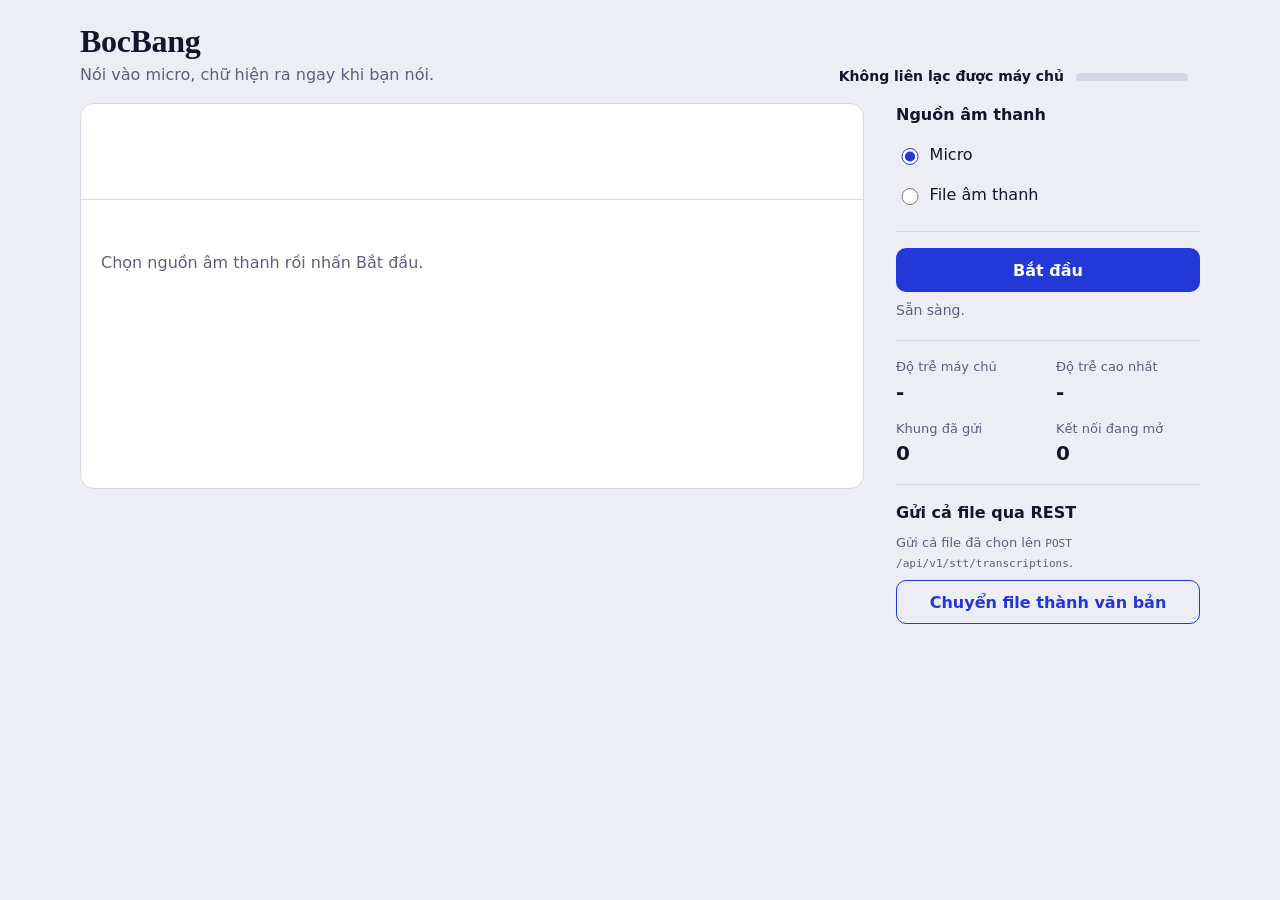
==== src/main/resources/static/index.html @ 88c60436 "Add multi-session inference runtime, pluggable engines, /api/v1 and web demo Concurrency - runtime/:" ====
<!doctype html>
<html lang="vi">
<head>
  <meta charset="utf-8">
  <meta name="viewport" content="width=device-width, initial-scale=1">
  <title>BocBang - nhận dạng giọng nói trực tiếp</title>
  <meta name="description" content="Trang thử máy chủ BocBang: nói vào micro hoặc phát file âm thanh, chữ hiện ngay theo thời gian thực.">
  <link rel="stylesheet" href="app.css">
</head>
<body>
  <header class="top">
    <div>
      <h1>BocBang</h1>
      <p class="tagline">Nói vào micro, chữ hiện ra ngay khi bạn nói.</p>
    </div>
    <div class="server" id="server" role="status" aria-live="polite">
      <span class="server-engine" id="serverEngine">Đang kiểm tra máy chủ</span>
      <span class="meter" aria-hidden="true"><span class="meter-fill" id="meterFill"></span></span>
      <span class="server-load" id="serverLoad"></span>
    </div>
  </header>

  <main>
    <div class="left">
      <section class="stage" aria-label="Phụ đề trực tiếp">
        <canvas id="ribbon" class="ribbon" height="96" aria-hidden="true"></canvas>
        <div class="transcript" id="transcript">
          <div id="finals" aria-live="polite"></div>
          <p class="partial" id="partial" aria-live="off"></p>
          <p class="hint" id="hint">Chọn nguồn âm thanh rồi nhấn Bắt đầu.</p>
        </div>
      </section>
      <section class="clients" id="clients" aria-label="Các kết nối song song" hidden></section>
    </div>

    <aside class="rail" aria-label="Điều khiển">
      <fieldset class="block">
        <legend>Nguồn âm thanh</legend>
        <label class="choice"><input type="radio" name="source" value="mic" checked> Micro</label>
        <label class="choice"><input type="radio" name="source" value="file"> File âm thanh</label>
        <p class="note" id="micNote" hidden></p>

        <div class="file-options" id="fileOptions" hidden>
          <label class="field">
            <span>Chọn file (wav, mp3, ogg, m4a)</span>
            <input type="file" id="file" accept="audio/*">
          </label>
          <label class="field">
            <span>Số kết nối chạy song song</span>
            <input type="number" id="count" min="1" max="64" value="1" inputmode="numeric">
          </label>
          <p class="note">Mỗi kết nối phát lại cùng file ở tốc độ thật, dùng để thử tải nhiều người dùng.</p>
        </div>
      </fieldset>

      <div class="block">
        <button type="button" class="primary" id="toggle">Bắt đầu</button>
        <p class="status" id="status" role="status" aria-live="polite">Sẵn sàng.</p>
      </div>

      <dl class="block stats">
        <div><dt>Độ trễ máy chủ</dt><dd id="statLag">-</dd></div>
        <div><dt>Độ trễ cao nhất</dt><dd id="statLagMax">-</dd></div>
        <div><dt>Khung đã gửi</dt><dd id="statFrames">0</dd></div>
        <div><dt>Kết nối đang mở</dt><dd id="statOpen">0</dd></div>
      </dl>

      <div class="block">
        <h2>Gửi cả file qua REST</h2>
        <p class="note">Gửi cả file đã chọn lên <code>POST /api/v1/stt/transcriptions</code>.</p>
        <button type="button" class="secondary" id="rest">Chuyển file thành văn bản</button>
        <p class="rest-result" id="restResult" role="status" aria-live="polite"></p>
      </div>
    </aside>
  </main>

  <script src="app.js"></script>
</body>
</html>
---- src/main/resources/static/app.css ----
:root {
  --paper: #edeef5;
  --surface: #ffffff;
  --ink: #14152b;
  --muted: #5d607c;
  --line: #d3d6e6;
  --accent: #2438d8;
  --accent-ink: #ffffff;
  --live-text: #a85800;
  --danger: #b3261e;
  --wave: #aab1ec;
  --wave-live: #2438d8;
  --tick: #e8890c;
  --serif: "Iowan Old Style", "Source Serif 4", Cambria, Georgia, "Times New Roman", serif;
  --sans: "Segoe UI Variable Text", "Segoe UI", system-ui, -apple-system, Roboto, "Helvetica Neue", Arial, sans-serif;
  color-scheme: light;
}

@media (prefers-color-scheme: dark) {
  :root {
    --paper: #0f1124;
    --surface: #171a34;
    --ink: #e9ebfa;
    --muted: #9ea2c0;
    --line: #2a2e52;
    --accent: #8e9bff;
    --accent-ink: #0f1124;
    --live-text: #f5a94a;
    --danger: #ff8a80;
    --wave: #4b558f;
    --wave-live: #8e9bff;
    --tick: #f5a94a;
    color-scheme: dark;
  }
}

* { box-sizing: border-box; }

[hidden] { display: none !important; }

body {
  margin: 0;
  background: var(--paper);
  color: var(--ink);
  font: 1rem/1.5 var(--sans);
}

code {
  font-family: ui-monospace, "Cascadia Mono", Consolas, monospace;
  font-size: 0.85em;
  overflow-wrap: anywhere;
}

:focus-visible {
  outline: 2px solid var(--accent);
  outline-offset: 2px;
}

.top {
  display: flex;
  flex-wrap: wrap;
  align-items: flex-end;
  justify-content: space-between;
  gap: 1rem 2rem;
  max-width: 72rem;
  margin: 0 auto;
  padding: 1.5rem 1rem 1rem;
}

h1 {
  margin: 0;
  font: 700 2rem/1.1 var(--serif);
  letter-spacing: -0.01em;
}

h2 {
  margin: 0 0 0.25rem;
  font-size: 1rem;
  font-weight: 600;
}

.tagline {
  margin: 0.25rem 0 0;
  color: var(--muted);
}

.server {
  display: flex;
  flex-wrap: wrap;
  align-items: center;
  gap: 0.75rem;
  font-size: 0.875rem;
  color: var(--muted);
}

.server-engine { color: var(--ink); font-weight: 600; white-space: nowrap; }

.meter {
  width: 7rem;
  height: 0.5rem;
  background: var(--line);
  border-radius: 99px;
  overflow: hidden;
}

.meter-fill {
  display: block;
  height: 100%;
  width: 0;
  background: var(--accent);
  transition: width 0.4s ease, background-color 0.4s ease;
}

.server.full .meter-fill { background: var(--danger); }
.server.full .server-load { color: var(--danger); font-weight: 600; }
.server-load { font-variant-numeric: tabular-nums; }

main {
  display: grid;
  grid-template-columns: minmax(0, 1fr) 19rem;
  gap: 1.5rem 2rem;
  max-width: 72rem;
  margin: 0 auto;
  padding: 0 1rem 3rem;
  align-items: start;
}

.stage {
  background: var(--surface);
  border: 1px solid var(--line);
  border-radius: 14px;
  overflow: hidden;
}

.ribbon {
  display: block;
  width: 100%;
  height: 96px;
  border-bottom: 1px solid var(--line);
}

.transcript {
  min-height: 18rem;
  max-height: 55vh;
  overflow-y: auto;
  padding: 1rem 1.25rem 1.25rem;
  font: 1.5rem/1.45 var(--serif);
}

.line {
  display: grid;
  grid-template-columns: 3.5rem minmax(0, 1fr);
  gap: 0.75rem;
  margin: 0 0 0.5rem;
}

.line time {
  padding-top: 0.45em;
  font: 0.75rem/1.2 var(--sans);
  color: var(--muted);
  font-variant-numeric: tabular-nums;
}

.partial {
  margin: 0 0 0 4.25rem;
  min-height: 1.45em;
  color: var(--live-text);
}

.partial:not(:empty)::after {
  content: "";
  display: inline-block;
  width: 2px;
  height: 1.1em;
  margin-left: 3px;
  vertical-align: text-bottom;
  background: var(--live-text);
  animation: blink 1s steps(1) infinite;
}

@keyframes blink { 50% { opacity: 0; } }

.hint {
  margin: 0;
  font: 1rem/1.5 var(--sans);
  color: var(--muted);
}

.hint:empty { display: none; }

.rail { display: flex; flex-direction: column; }

.block {
  margin: 0;
  padding: 0 0 1rem;
  border: 0;
}

.block + .block {
  padding-top: 1rem;
  border-top: 1px solid var(--line);
}

legend {
  padding: 0;
  margin-bottom: 0.5rem;
  font-weight: 600;
}

.choice {
  display: flex;
  align-items: center;
  gap: 0.5rem;
  padding: 0.25rem 0;
  min-height: 2.5rem;
}

.choice input { width: 1.1rem; height: 1.1rem; accent-color: var(--accent); }

.field {
  display: block;
  margin-top: 0.75rem;
  font-size: 0.875rem;
}

.field span { display: block; margin-bottom: 0.25rem; color: var(--muted); }

.field input {
  width: 100%;
  padding: 0.5rem 0.625rem;
  font: inherit;
  color: var(--ink);
  background: var(--surface);
  border: 1px solid var(--line);
  border-radius: 8px;
}

.note {
  margin: 0.5rem 0 0;
  font-size: 0.8125rem;
  color: var(--muted);
}

button {
  width: 100%;
  min-height: 2.75rem;
  padding: 0.5rem 1rem;
  font: 600 1rem var(--sans);
  border-radius: 10px;
  cursor: pointer;
}

button:disabled { opacity: 0.55; cursor: not-allowed; }

.primary {
  color: var(--accent-ink);
  background: var(--accent);
  border: 0;
}

.primary.running { background: var(--danger); color: #fff; }
.primary:active:not(:disabled), .secondary:active:not(:disabled) { transform: translateY(1px); }

.secondary {
  margin-top: 0.5rem;
  color: var(--accent);
  background: transparent;
  border: 1.5px solid var(--accent);
}

.status {
  min-height: 1.5rem;
  margin: 0.5rem 0 0;
  font-size: 0.875rem;
  color: var(--muted);
}

.status.error { color: var(--danger); font-weight: 600; }

.stats { display: grid; grid-template-columns: 1fr 1fr; gap: 0.75rem 1rem; }
.stats div { min-width: 0; }
.stats dt { font-size: 0.8125rem; color: var(--muted); }
.stats dd { margin: 0; font-size: 1.25rem; font-weight: 600; font-variant-numeric: tabular-nums; }

.rest-result {
  min-height: 1.5rem;
  margin: 0.75rem 0 0;
  font-size: 0.9375rem;
  white-space: pre-line;
  overflow-wrap: anywhere;
}

.rest-result.error { color: var(--danger); }

.left {
  display: flex;
  flex-direction: column;
  gap: 1rem;
  min-width: 0;
}

.clients {
  display: grid;
  grid-template-columns: repeat(auto-fill, minmax(10rem, 1fr));
  gap: 0.5rem;
}

.tile {
  min-width: 0;
  padding: 0.5rem 0.625rem;
  font-size: 0.8125rem;
  background: var(--surface);
  border: 1px solid var(--line);
  border-left: 4px solid var(--line);
  border-radius: 6px;
}

.tile[data-state="live"] { border-left-color: var(--accent); }
.tile[data-state="refused"], .tile[data-state="failed"] { border-left-color: var(--danger); }
.tile-head { display: flex; flex-wrap: wrap; justify-content: space-between; gap: 0 0.5rem; color: var(--muted); }
.tile-name { white-space: nowrap; }
.tile-state { font-weight: 600; color: var(--ink); }
.tile-text {
  margin: 0.25rem 0 0;
  min-height: 2.6em;
  font: 0.9375rem/1.3 var(--serif);
  display: -webkit-box;
  -webkit-line-clamp: 2;
  line-clamp: 2;
  -webkit-box-orient: vertical;
  overflow: hidden;
}

@media (max-width: 52rem) {
  main { grid-template-columns: minmax(0, 1fr); }
  .transcript { font-size: 1.25rem; max-height: 45vh; }
  .partial { margin-left: 4.25rem; }
}

@media (prefers-reduced-motion: reduce) {
  .partial:not(:empty)::after { animation: none; }
  .meter-fill { transition: none; }
}
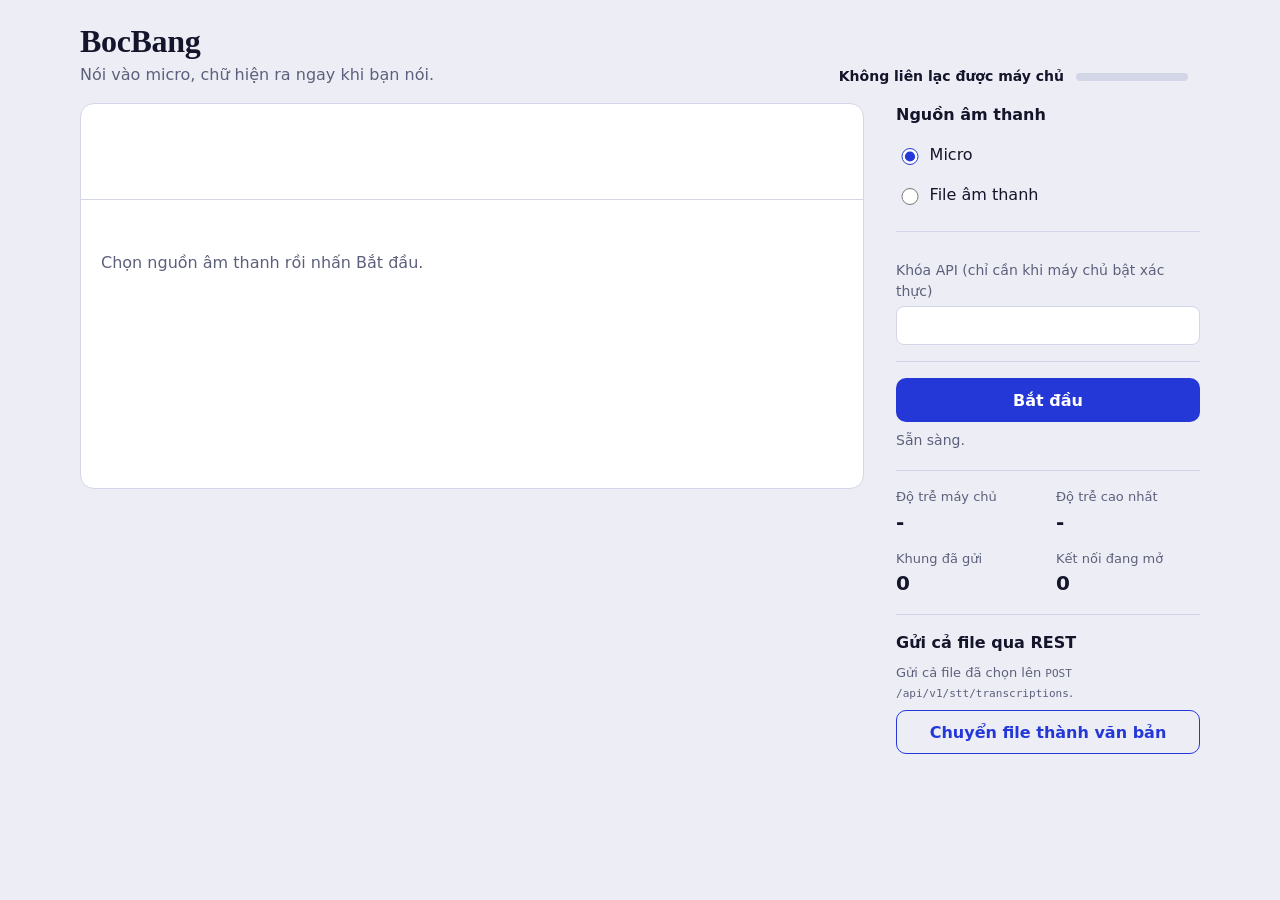
==== commit 48dead6f: "Add optional API key authentication for /api and /ws Off by default so a board on a private network " ====
--- a/src/main/resources/static/index.html
+++ b/src/main/resources/static/index.html
@@ -54,6 +54,13 @@
       </fieldset>
 
       <div class="block">
+        <label class="field">
+          <span>Khóa API (chỉ cần khi máy chủ bật xác thực)</span>
+          <input type="password" id="apiKey" autocomplete="off" spellcheck="false">
+        </label>
+      </div>
+
+      <div class="block">
         <button type="button" class="primary" id="toggle">Bắt đầu</button>
         <p class="status" id="status" role="status" aria-live="polite">Sẵn sàng.</p>
       </div>
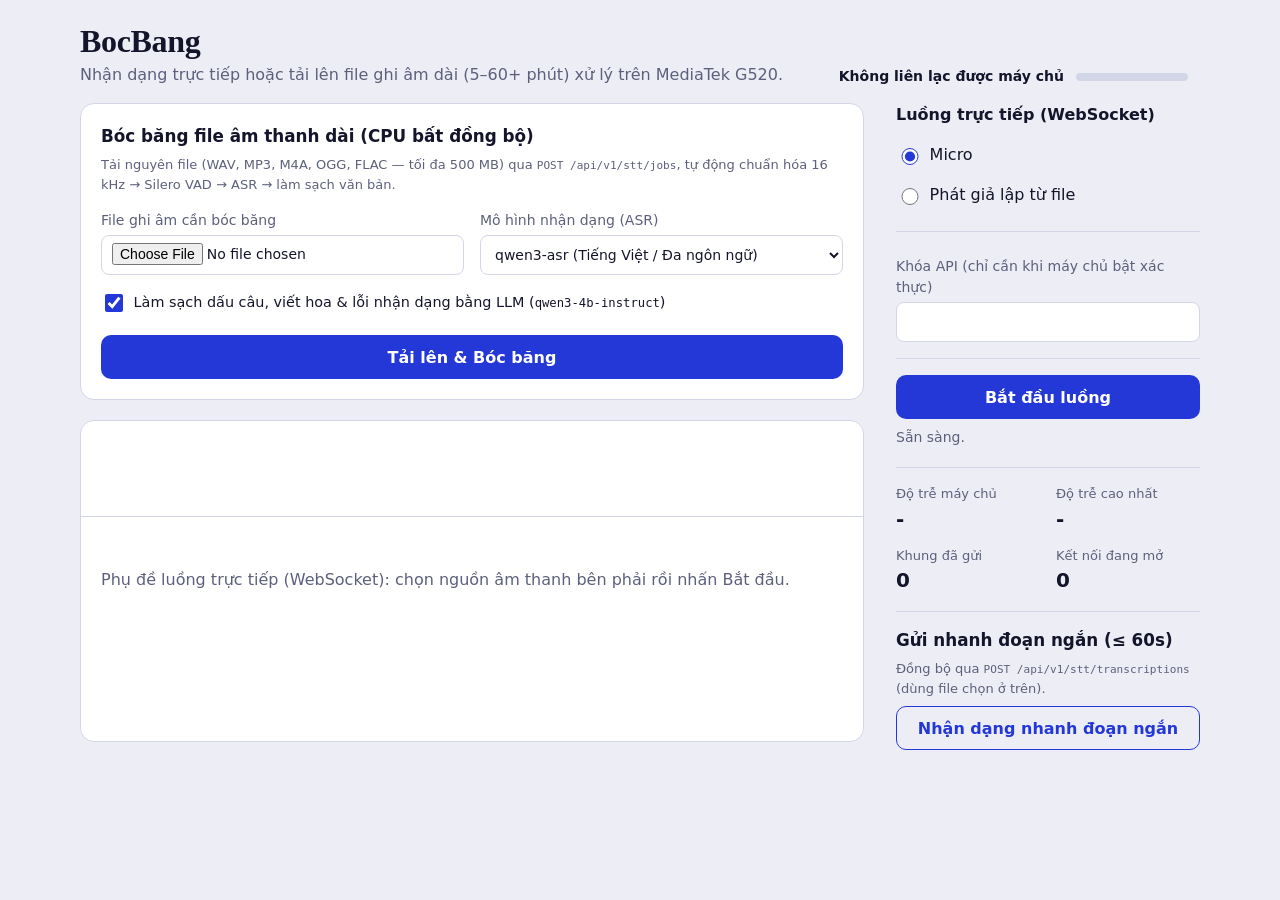
==== commit f6b2822b: "added demo frontend" ====
--- a/src/main/resources/static/index.html
+++ b/src/main/resources/static/index.html
@@ -3,15 +3,15 @@
 <head>
   <meta charset="utf-8">
   <meta name="viewport" content="width=device-width, initial-scale=1">
-  <title>BocBang - nhận dạng giọng nói trực tiếp</title>
-  <meta name="description" content="Trang thử máy chủ BocBang: nói vào micro hoặc phát file âm thanh, chữ hiện ngay theo thời gian thực.">
+  <title>BocBang - nhận dạng giọng nói &amp; bóc băng âm thanh dài</title>
+  <meta name="description" content="Trang thử máy chủ BocBang trên MediaTek G520: nhận dạng trực tiếp qua WebSocket hoặc bóc băng file âm thanh dài bất đồng bộ.">
   <link rel="stylesheet" href="app.css">
 </head>
 <body>
   <header class="top">
     <div>
       <h1>BocBang</h1>
-      <p class="tagline">Nói vào micro, chữ hiện ra ngay khi bạn nói.</p>
+      <p class="tagline">Nhận dạng trực tiếp hoặc tải lên file ghi âm dài (5–60+ phút) xử lý trên MediaTek G520.</p>
     </div>
     <div class="server" id="server" role="status" aria-live="polite">
       <span class="server-engine" id="serverEngine">Đang kiểm tra máy chủ</span>
@@ -22,34 +22,97 @@
 
   <main>
     <div class="left">
+      <section class="job-card" id="jobSection" aria-label="Bóc băng file âm thanh dài">
+        <div class="job-head">
+          <div>
+            <h2>Bóc băng file âm thanh dài (CPU bất đồng bộ)</h2>
+            <p class="note">Tải nguyên file (WAV, MP3, M4A, OGG, FLAC — tối đa 500 MB) qua <code>POST /api/v1/stt/jobs</code>, tự động chuẩn hóa 16 kHz → Silero VAD → ASR → làm sạch văn bản.</p>
+          </div>
+        </div>
+
+        <div class="job-grid">
+          <label class="field">
+            <span>File ghi âm cần bóc băng</span>
+            <input type="file" id="jobFile" accept="audio/*,.wav,.mp3,.m4a,.ogg,.flac">
+          </label>
+          <label class="field">
+            <span>Mô hình nhận dạng (ASR)</span>
+            <select id="jobModel">
+              <option value="qwen3-asr">qwen3-asr (Tiếng Việt / Đa ngôn ngữ)</option>
+              <option value="whisper-en">whisper-en (Tiếng Anh)</option>
+            </select>
+          </label>
+        </div>
+
+        <label class="choice job-check">
+          <input type="checkbox" id="jobRefine" checked>
+          <span>Làm sạch dấu câu, viết hoa &amp; lỗi nhận dạng bằng LLM (<code>qwen3-4b-instruct</code>)</span>
+        </label>
+
+        <div class="job-actions">
+          <button type="button" class="primary" id="jobSubmit">Tải lên &amp; Bóc băng</button>
+          <button type="button" class="secondary danger-outline" id="jobCancel" hidden>Hủy tác vụ</button>
+          <button type="button" class="secondary" id="jobCopy" hidden>Sao chép kết quả</button>
+        </div>
+
+        <p class="status" id="jobError" role="alert" hidden></p>
+
+        <div class="job-progress" id="jobProgressBox" hidden>
+          <div class="job-progress-row">
+            <span id="jobStageText">Đang xếp hàng...</span>
+            <span class="job-meta" id="jobMetaText">0%</span>
+          </div>
+          <div class="meter job-meter" aria-hidden="true">
+            <span class="meter-fill" id="jobMeterFill"></span>
+          </div>
+        </div>
+
+        <div class="job-output" id="jobOutput" hidden>
+          <div class="job-result-box">
+            <h3>Văn bản hoàn chỉnh</h3>
+            <div class="job-text" id="jobText"></div>
+          </div>
+
+          <details class="job-details" id="jobRawWrap" hidden>
+            <summary>Xem văn bản thô từ ASR (trước khi Qwen3-4B làm sạch)</summary>
+            <div class="job-raw" id="jobRawText"></div>
+          </details>
+
+          <details class="job-details" id="jobSegmentsWrap" open hidden>
+            <summary id="jobSegmentsSummary">Các phân đoạn theo mốc thời gian (VAD)</summary>
+            <div class="job-segments" id="jobSegments"></div>
+          </details>
+        </div>
+      </section>
+
       <section class="stage" aria-label="Phụ đề trực tiếp">
         <canvas id="ribbon" class="ribbon" height="96" aria-hidden="true"></canvas>
         <div class="transcript" id="transcript">
           <div id="finals" aria-live="polite"></div>
           <p class="partial" id="partial" aria-live="off"></p>
-          <p class="hint" id="hint">Chọn nguồn âm thanh rồi nhấn Bắt đầu.</p>
+          <p class="hint" id="hint">Phụ đề luồng trực tiếp (WebSocket): chọn nguồn âm thanh bên phải rồi nhấn Bắt đầu.</p>
         </div>
       </section>
       <section class="clients" id="clients" aria-label="Các kết nối song song" hidden></section>
     </div>
 
-    <aside class="rail" aria-label="Điều khiển">
+    <aside class="rail" aria-label="Điều khiển luồng trực tiếp">
       <fieldset class="block">
-        <legend>Nguồn âm thanh</legend>
+        <legend>Luồng trực tiếp (WebSocket)</legend>
         <label class="choice"><input type="radio" name="source" value="mic" checked> Micro</label>
-        <label class="choice"><input type="radio" name="source" value="file"> File âm thanh</label>
+        <label class="choice"><input type="radio" name="source" value="file"> Phát giả lập từ file</label>
         <p class="note" id="micNote" hidden></p>
 
         <div class="file-options" id="fileOptions" hidden>
           <label class="field">
-            <span>Chọn file (wav, mp3, ogg, m4a)</span>
+            <span>Chọn file ngắn (wav, mp3, ogg, m4a)</span>
             <input type="file" id="file" accept="audio/*">
           </label>
           <label class="field">
             <span>Số kết nối chạy song song</span>
             <input type="number" id="count" min="1" max="64" value="1" inputmode="numeric">
           </label>
-          <p class="note">Mỗi kết nối phát lại cùng file ở tốc độ thật, dùng để thử tải nhiều người dùng.</p>
+          <p class="note">Phát file ở tốc độ thật qua WebSocket để thử phụ đề trực tiếp.</p>
         </div>
       </fieldset>
 
@@ -61,7 +124,7 @@
       </div>
 
       <div class="block">
-        <button type="button" class="primary" id="toggle">Bắt đầu</button>
+        <button type="button" class="primary" id="toggle">Bắt đầu luồng</button>
         <p class="status" id="status" role="status" aria-live="polite">Sẵn sàng.</p>
       </div>
 
@@ -73,9 +136,9 @@
       </dl>
 
       <div class="block">
-        <h2>Gửi cả file qua REST</h2>
-        <p class="note">Gửi cả file đã chọn lên <code>POST /api/v1/stt/transcriptions</code>.</p>
-        <button type="button" class="secondary" id="rest">Chuyển file thành văn bản</button>
+        <h2>Gửi nhanh đoạn ngắn (&le; 60s)</h2>
+        <p class="note">Đồng bộ qua <code>POST /api/v1/stt/transcriptions</code> (dùng file chọn ở trên).</p>
+        <button type="button" class="secondary" id="rest">Nhận dạng nhanh đoạn ngắn</button>
         <p class="rest-result" id="restResult" role="status" aria-live="polite"></p>
       </div>
     </aside>
--- a/src/main/resources/static/app.css
+++ b/src/main/resources/static/app.css
@@ -75,8 +75,17 @@
 
 h2 {
   margin: 0 0 0.25rem;
-  font-size: 1rem;
+  font-size: 1.05rem;
   font-weight: 600;
+}
+
+h3 {
+  margin: 0 0 0.5rem;
+  font-size: 0.875rem;
+  font-weight: 600;
+  color: var(--muted);
+  text-transform: uppercase;
+  letter-spacing: 0.03em;
 }
 
 .tagline {
@@ -125,6 +134,149 @@
   align-items: start;
 }
 
+.job-card {
+  background: var(--surface);
+  border: 1px solid var(--line);
+  border-radius: 14px;
+  padding: 1.25rem;
+}
+
+.job-grid {
+  display: grid;
+  grid-template-columns: repeat(auto-fit, minmax(14rem, 1fr));
+  gap: 0.75rem 1rem;
+  margin-top: 0.5rem;
+}
+
+.job-check {
+  margin-top: 0.5rem;
+  font-size: 0.9rem;
+}
+
+.job-actions {
+  display: flex;
+  flex-wrap: wrap;
+  gap: 0.625rem;
+  margin-top: 0.75rem;
+}
+
+.job-actions button {
+  width: auto;
+  flex: 1 1 11rem;
+}
+
+.job-actions .secondary {
+  margin-top: 0;
+}
+
+.danger-outline {
+  color: var(--danger);
+  border-color: var(--danger);
+}
+
+.job-progress {
+  margin-top: 1rem;
+  padding-top: 0.875rem;
+  border-top: 1px solid var(--line);
+}
+
+.job-progress-row {
+  display: flex;
+  justify-content: space-between;
+  align-items: baseline;
+  gap: 0.75rem;
+  font-size: 0.875rem;
+  margin-bottom: 0.4rem;
+}
+
+.job-meta {
+  color: var(--muted);
+  font-variant-numeric: tabular-nums;
+  white-space: nowrap;
+}
+
+.job-meter {
+  width: 100%;
+  height: 0.6rem;
+}
+
+.job-output {
+  margin-top: 1rem;
+  padding-top: 1rem;
+  border-top: 1px solid var(--line);
+  display: flex;
+  flex-direction: column;
+  gap: 0.875rem;
+}
+
+.job-result-box {
+  background: var(--paper);
+  border: 1px solid var(--line);
+  border-radius: 10px;
+  padding: 0.875rem 1rem;
+}
+
+.job-text {
+  font: 1.2rem/1.55 var(--serif);
+  white-space: pre-wrap;
+  overflow-wrap: anywhere;
+  max-height: 24rem;
+  overflow-y: auto;
+}
+
+.job-details {
+  border: 1px solid var(--line);
+  border-radius: 10px;
+  padding: 0.625rem 0.875rem;
+  font-size: 0.875rem;
+}
+
+.job-details summary {
+  cursor: pointer;
+  font-weight: 600;
+  color: var(--muted);
+}
+
+.job-raw {
+  margin-top: 0.625rem;
+  white-space: pre-wrap;
+  overflow-wrap: anywhere;
+  font: 1rem/1.5 var(--serif);
+  color: var(--muted);
+}
+
+.job-segments {
+  margin-top: 0.625rem;
+  max-height: 18rem;
+  overflow-y: auto;
+  display: flex;
+  flex-direction: column;
+  gap: 0.4rem;
+}
+
+.seg-row {
+  display: grid;
+  grid-template-columns: 7.25rem minmax(0, 1fr);
+  gap: 0.625rem;
+  padding: 0.35rem 0;
+  border-bottom: 1px dashed var(--line);
+}
+
+.seg-row:last-child { border-bottom: 0; }
+
+.seg-time {
+  font-family: ui-monospace, "Cascadia Mono", Consolas, monospace;
+  font-size: 0.78rem;
+  color: var(--muted);
+  font-variant-numeric: tabular-nums;
+  padding-top: 0.15rem;
+}
+
+.seg-body {
+  font: 1rem/1.45 var(--serif);
+  overflow-wrap: anywhere;
+}
+
 .stage {
   background: var(--surface);
   border: 1px solid var(--line);
@@ -140,8 +292,8 @@
 }
 
 .transcript {
-  min-height: 18rem;
-  max-height: 55vh;
+  min-height: 14rem;
+  max-height: 45vh;
   overflow-y: auto;
   padding: 1rem 1.25rem 1.25rem;
   font: 1.5rem/1.45 var(--serif);
@@ -215,19 +367,21 @@
   min-height: 2.5rem;
 }
 
-.choice input { width: 1.1rem; height: 1.1rem; accent-color: var(--accent); }
+.choice input { width: 1.1rem; height: 1.1rem; accent-color: var(--accent); flex-shrink: 0; }
 
 .field {
   display: block;
-  margin-top: 0.75rem;
+  margin-top: 0.5rem;
   font-size: 0.875rem;
 }
 
 .field span { display: block; margin-bottom: 0.25rem; color: var(--muted); }
 
-.field input {
+.field input,
+.field select {
   width: 100%;
-  padding: 0.5rem 0.625rem;
+  min-height: 2.5rem;
+  padding: 0.45rem 0.625rem;
   font: inherit;
   color: var(--ink);
   background: var(--surface);
@@ -236,7 +390,7 @@
 }
 
 .note {
-  margin: 0.5rem 0 0;
+  margin: 0.35rem 0 0;
   font-size: 0.8125rem;
   color: var(--muted);
 }
@@ -295,7 +449,7 @@
 .left {
   display: flex;
   flex-direction: column;
-  gap: 1rem;
+  gap: 1.25rem;
   min-width: 0;
 }
 
@@ -335,6 +489,7 @@
   main { grid-template-columns: minmax(0, 1fr); }
   .transcript { font-size: 1.25rem; max-height: 45vh; }
   .partial { margin-left: 4.25rem; }
+  .seg-row { grid-template-columns: 1fr; gap: 0.15rem; }
 }
 
 @media (prefers-reduced-motion: reduce) {
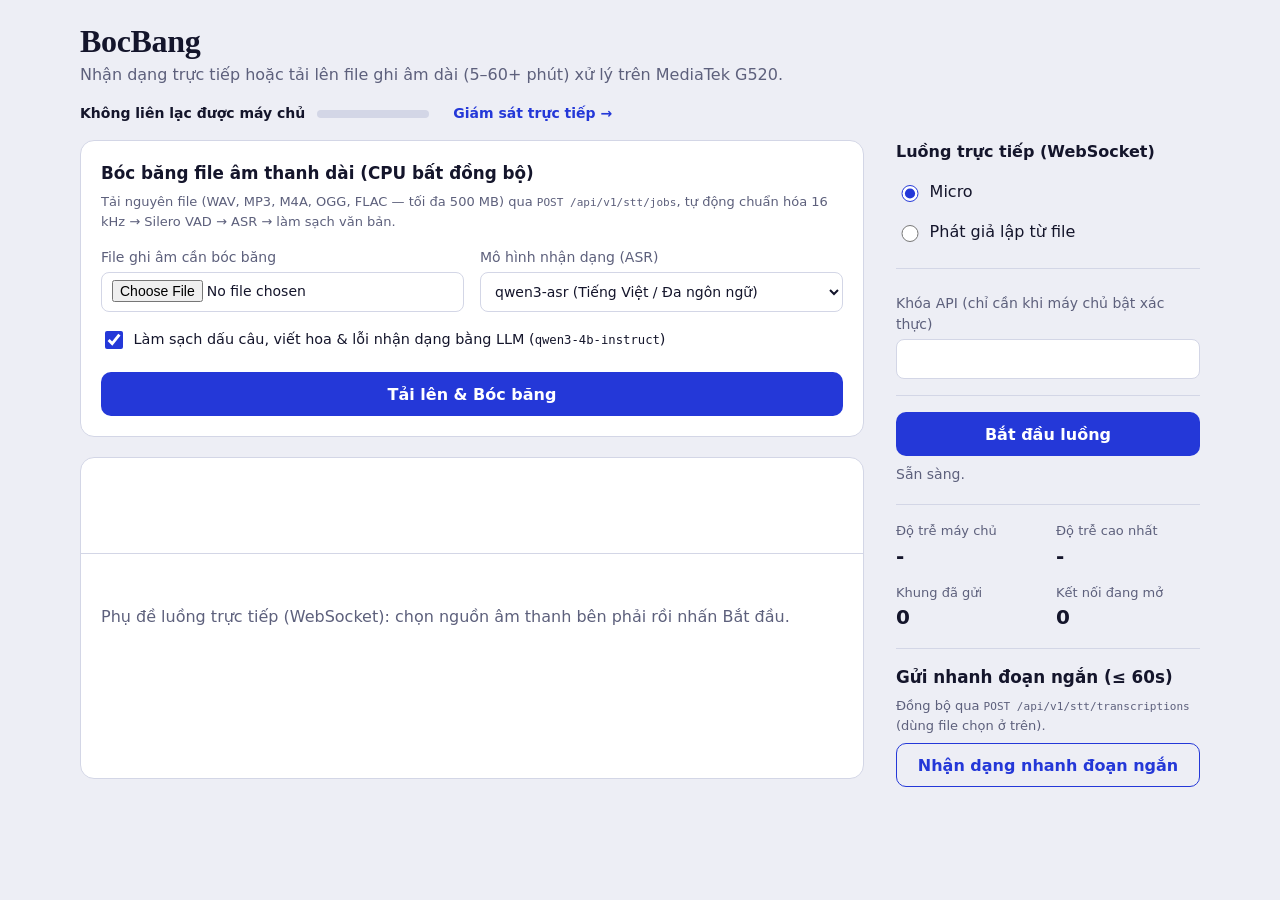
==== commit 674e17df: "added prometheus GUI" ====
--- a/src/main/resources/static/index.html
+++ b/src/main/resources/static/index.html
@@ -17,6 +17,7 @@
       <span class="server-engine" id="serverEngine">Đang kiểm tra máy chủ</span>
       <span class="meter" aria-hidden="true"><span class="meter-fill" id="meterFill"></span></span>
       <span class="server-load" id="serverLoad"></span>
+      <a href="/monitor.html" style="color: var(--accent); font-weight: 600; text-decoration: none; white-space: nowrap;">Giám sát trực tiếp &rarr;</a>
     </div>
   </header>
 
